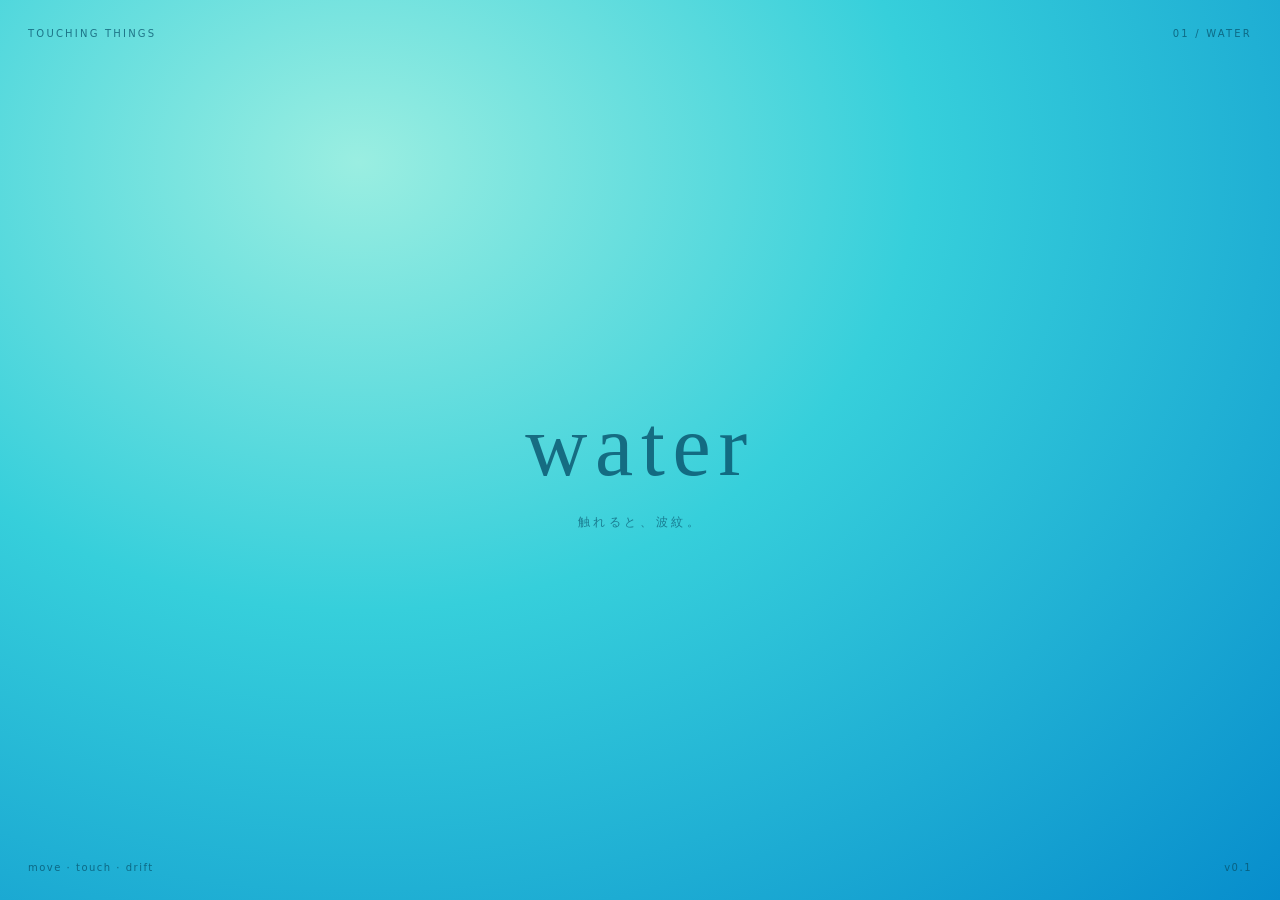
==== index.html @ d5a8c868 "Refresh cached assets for the new ocean palette" ====
<!doctype html>
<html lang="ja">
<head>
  <meta charset="utf-8">
  <meta name="viewport" content="width=device-width, initial-scale=1">
  <meta name="theme-color" content="#20bad1">
  <meta name="description" content="触れると、波紋。マウスや指で遊ぶ、小さな水面の作品。">
  <title>water — touching things</title>
  <link rel="icon" href="data:image/svg+xml,%3Csvg xmlns='http://www.w3.org/2000/svg' viewBox='0 0 32 32'%3E%3Crect width='32' height='32' rx='8' fill='%2320bad1'/%3E%3Cg fill='none' stroke='%23e8fffa'%3E%3Cellipse cx='16' cy='17' rx='12' ry='7'/%3E%3Cellipse cx='16' cy='17' rx='6' ry='3'/%3E%3C/g%3E%3C/svg%3E">
  <link rel="stylesheet" href="style.css?v=okinawa">
  <script src="water.js?v=okinawa" defer></script>
</head>
<body>
  <main>
    <canvas id="water" tabindex="0" role="button" aria-label="水面。マウスを動かす、クリック、タップ、ドラッグで波紋。キーボードではEnterまたはスペース。">この作品にはCanvasに対応したブラウザが必要です。</canvas>
    <header aria-hidden="true"><span>TOUCHING THINGS</span><span>01 / WATER</span></header>
    <div class="intro" aria-hidden="true"><h1>water</h1><p>触れると、波紋。</p></div>
    <footer><span>move · touch · drift</span><span>v0.1</span></footer>
    <noscript><p class="notice">JavaScriptを有効にすると、水面に触れて遊べます。</p></noscript>
  </main>
</body>
</html>
---- style.css ----
:root { color-scheme: light; font-family: Georgia, 'Yu Mincho', serif; background: #20bad1; color: #07516b; }
* { box-sizing: border-box; }
html, body, main { margin: 0; width: 100%; height: 100%; overflow: hidden; }
main { position: relative; background: radial-gradient(ellipse at 28% 18%, #9aeee1 0%, #36cfdb 43%, #078dcc 100%); }
canvas { display: block; width: 100%; height: 100%; touch-action: none; cursor: crosshair; filter: blur(.8px); }
canvas:focus-visible { outline: 1px solid #07516b; outline-offset: -8px; }
header, footer { position: absolute; left: max(28px, env(safe-area-inset-left)); right: max(28px, env(safe-area-inset-right)); display: flex; justify-content: space-between; pointer-events: none; font: 10px/1.6 system-ui, sans-serif; letter-spacing: .22em; color: #07516bbf; }
header { top: max(26px, env(safe-area-inset-top)); }
footer { bottom: max(24px, env(safe-area-inset-bottom)); letter-spacing: .15em; }
.intro { position: absolute; top: 44%; left: 0; width: 100%; text-align: center; pointer-events: none; transition: opacity 1.8s ease; }
h1 { font-size: clamp(48px, 8vw, 86px); font-weight: 400; letter-spacing: .09em; margin: 0 0 18px; color: #07516bcc; }
.intro p { font-size: 12px; letter-spacing: .3em; opacity: .65; }
body.touched .intro { opacity: 0; }
.notice { position: absolute; top: 65%; width: 100%; text-align: center; }
@media (prefers-reduced-motion: reduce) { .intro { transition: none; } }
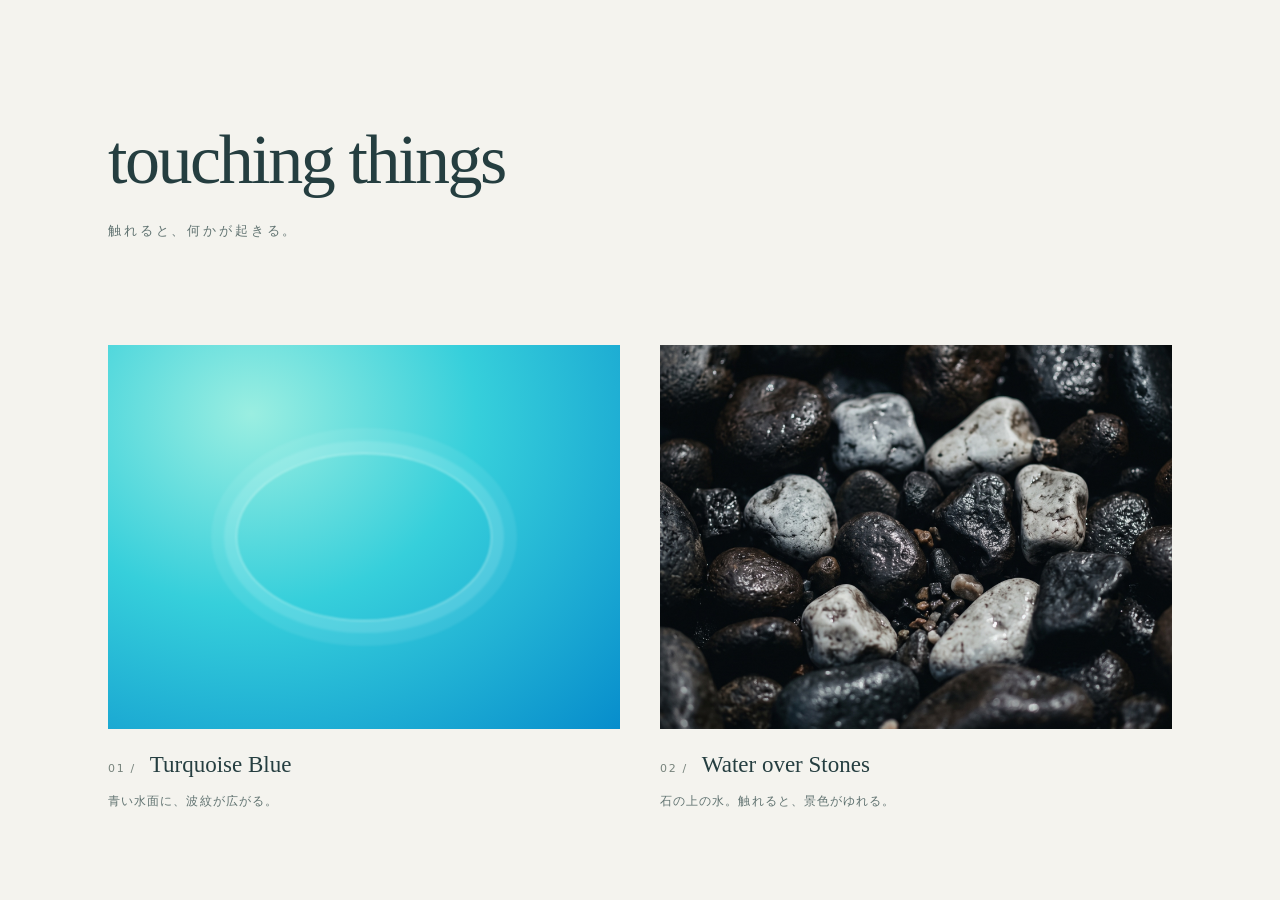
==== commit 486a60f2: "Add collection index, name the works, and remove footers" ====
--- a/index.html
+++ b/index.html
@@ -1,22 +1,10 @@
 <!doctype html>
-<html lang="ja">
-<head>
-  <meta charset="utf-8">
-  <meta name="viewport" content="width=device-width, initial-scale=1">
-  <meta name="theme-color" content="#20bad1">
-  <meta name="description" content="触れると、波紋。マウスや指で遊ぶ、小さな水面の作品。">
-  <title>water — touching things</title>
-  <link rel="icon" href="data:image/svg+xml,%3Csvg xmlns='http://www.w3.org/2000/svg' viewBox='0 0 32 32'%3E%3Crect width='32' height='32' rx='8' fill='%2320bad1'/%3E%3Cg fill='none' stroke='%23e8fffa'%3E%3Cellipse cx='16' cy='17' rx='12' ry='7'/%3E%3Cellipse cx='16' cy='17' rx='6' ry='3'/%3E%3C/g%3E%3C/svg%3E">
-  <link rel="stylesheet" href="style.css?v=okinawa">
-  <script src="water.js?v=okinawa" defer></script>
-</head>
-<body>
-  <main>
-    <canvas id="water" tabindex="0" role="button" aria-label="水面。マウスを動かす、クリック、タップ、ドラッグで波紋。キーボードではEnterまたはスペース。">この作品にはCanvasに対応したブラウザが必要です。</canvas>
-    <header aria-hidden="true"><span>TOUCHING THINGS</span><span>01 / WATER</span></header>
-    <div class="intro" aria-hidden="true"><h1>water</h1><p>触れると、波紋。</p></div>
-    <footer><span>move · touch · drift</span><span>v0.1</span></footer>
-    <noscript><p class="notice">JavaScriptを有効にすると、水面に触れて遊べます。</p></noscript>
-  </main>
-</body>
-</html>
+<html lang="ja"><head><meta charset="utf-8"><meta name="viewport" content="width=device-width, initial-scale=1"><meta name="theme-color" content="#f4f3ee"><title>touching things</title>
+<style>
+*{box-sizing:border-box}body{margin:0;background:#f4f3ee;color:#253e40;font-family:Georgia,'Yu Mincho',serif}main{max-width:1120px;margin:auto;padding:clamp(50px,10vw,120px) 28px 70px}h1{font-size:clamp(38px,6vw,70px);font-weight:400;letter-spacing:-.035em;margin:0 0 22px}header p{font-size:13px;letter-spacing:.22em;color:#617371;margin:0}nav{display:grid;grid-template-columns:1fr 1fr;gap:40px;margin-top:clamp(60px,9vw,105px)}a{color:inherit;text-decoration:none;display:block}a:focus-visible{outline:2px solid #137b8a;outline-offset:8px}.preview{aspect-ratio:4/3;overflow:hidden;position:relative;background:#153138}.blue{background:radial-gradient(ellipse at 28% 18%,#9aeee1 0%,#36cfdb 43%,#078dcc 100%)}img{width:100%;height:100%;object-fit:cover;display:block;transition:transform .6s}a:hover img{transform:scale(1.025)}.blue:after{content:'';position:absolute;inset:28% 25%;border:1px solid #effffa99;border-radius:50%;box-shadow:0 0 0 12px #effffa20,0 0 0 25px #effffa15;filter:blur(1px)}h2{font-size:23px;font-weight:400;margin:23px 0 12px}h2 span{font:11px system-ui,sans-serif;letter-spacing:.15em;margin-right:14px;color:#77837c}a p{font-size:12px;letter-spacing:.09em;color:#617371;margin:0;line-height:1.9}@media(max-width:640px){nav{grid-template-columns:1fr;gap:46px}main{padding:56px 24px}}@media(prefers-reduced-motion:reduce){img{transition:none}}
+</style></head><body><main>
+<header><h1>touching things</h1><p>触れると、何かが起きる。</p></header>
+<nav aria-label="作品一覧">
+<a href="turquoise-blue.html"><div class="preview blue" aria-hidden="true"></div><h2><span>01 /</span>Turquoise Blue</h2><p>青い水面に、波紋が広がる。</p></a>
+<a href="water-v2.html"><div class="preview"><img src="stones.jpg" alt="水の下に見える白と黒の石" width="1792" height="2400"></div><h2><span>02 /</span>Water over Stones</h2><p>石の上の水。触れると、景色がゆれる。</p></a>
+</nav></main></body></html>
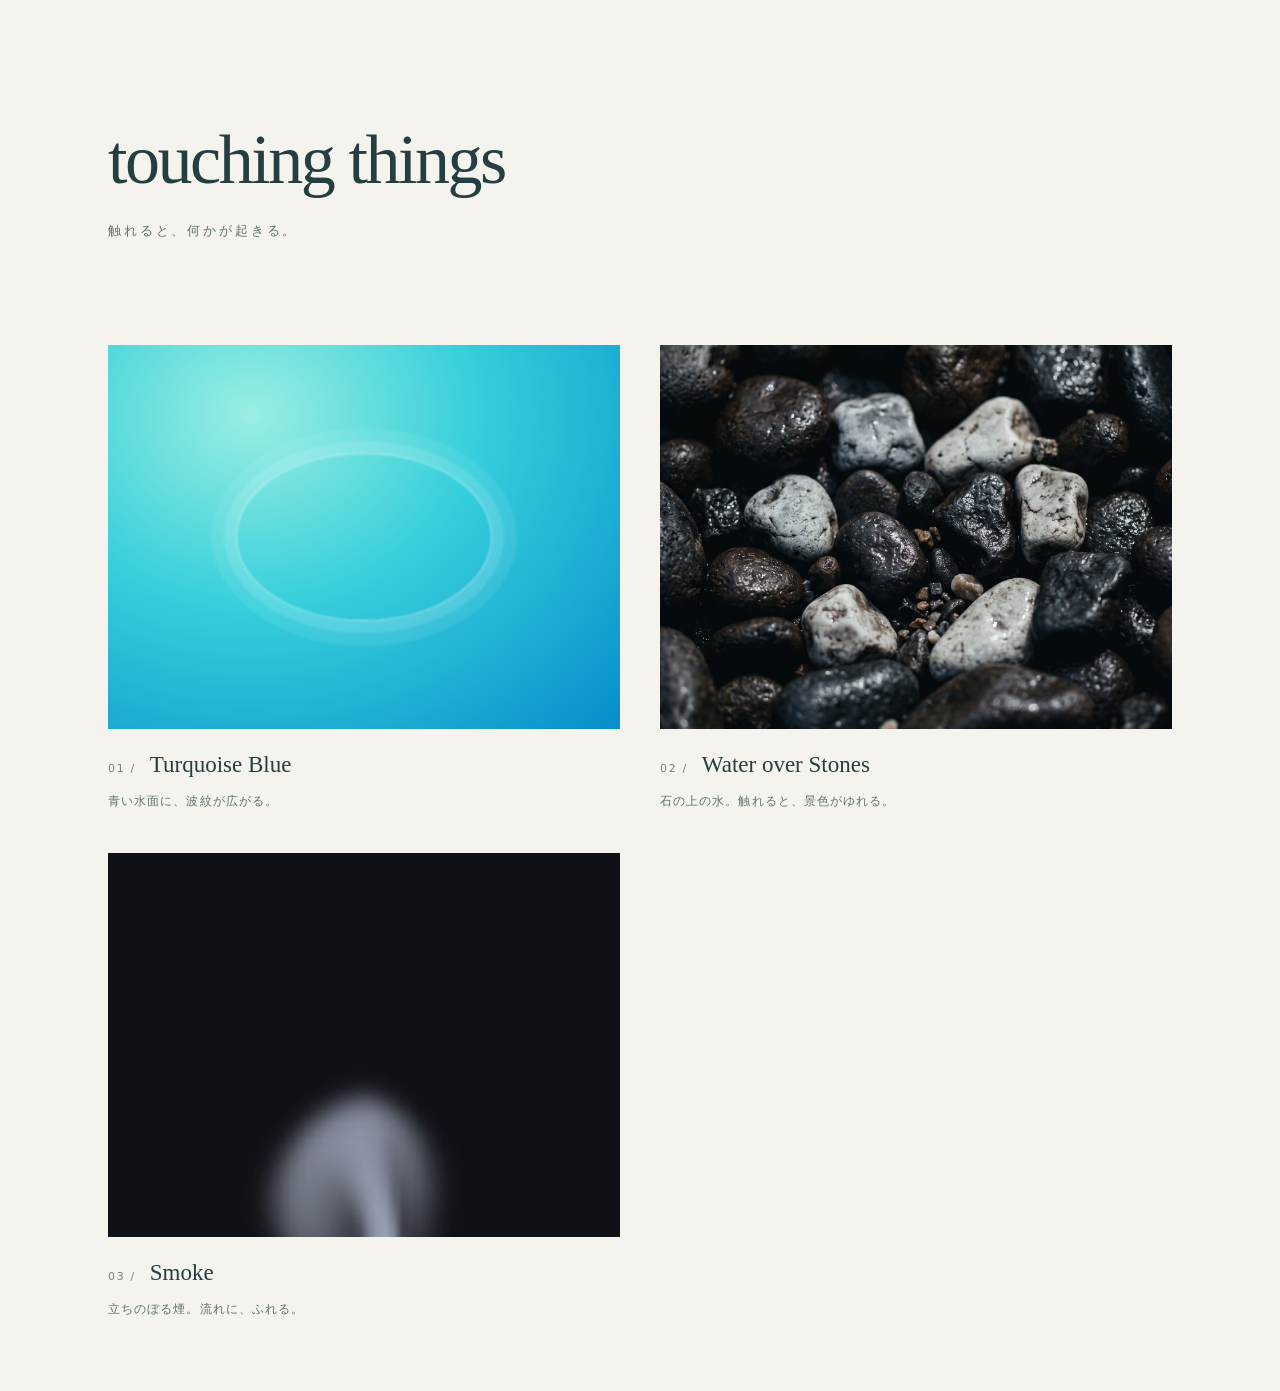
==== commit 0c4f4d49: "Add Smoke: rising flow shaped by touch" ====
--- a/index.html
+++ b/index.html
@@ -7,4 +7,5 @@
 <nav aria-label="作品一覧">
 <a href="turquoise-blue.html"><div class="preview blue" aria-hidden="true"></div><h2><span>01 /</span>Turquoise Blue</h2><p>青い水面に、波紋が広がる。</p></a>
 <a href="water-v2.html"><div class="preview"><img src="stones.jpg" alt="水の下に見える白と黒の石" width="1792" height="2400"></div><h2><span>02 /</span>Water over Stones</h2><p>石の上の水。触れると、景色がゆれる。</p></a>
+<a href="smoke.html"><div class="preview"><img src="smoke-preview.png" alt="暗闇の中を立ちのぼる銀色の煙" width="390" height="520"></div><h2><span>03 /</span>Smoke</h2><p>立ちのぼる煙。流れに、ふれる。</p></a>
 </nav></main></body></html>
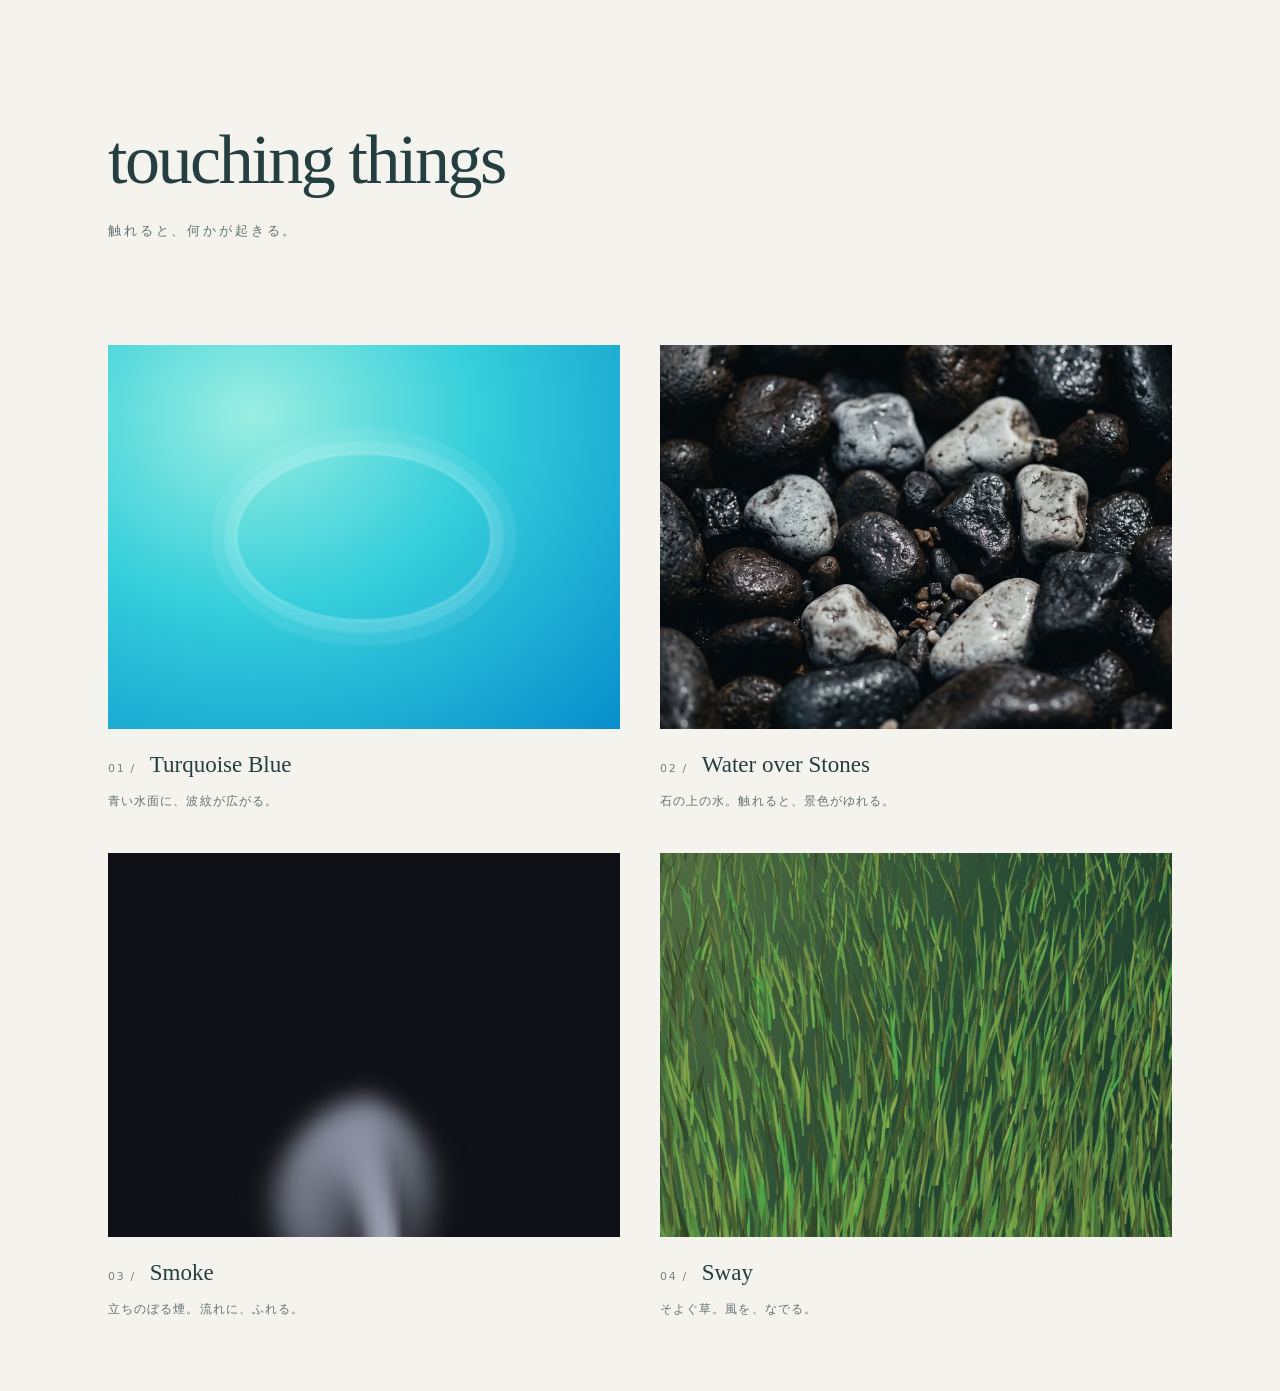
==== commit a2e6f062: "Add Sway, an interactive field of grass" ====
--- a/index.html
+++ b/index.html
@@ -8,4 +8,6 @@
 <a href="turquoise-blue.html"><div class="preview blue" aria-hidden="true"></div><h2><span>01 /</span>Turquoise Blue</h2><p>青い水面に、波紋が広がる。</p></a>
 <a href="water-v2.html"><div class="preview"><img src="stones.jpg" alt="水の下に見える白と黒の石" width="1792" height="2400"></div><h2><span>02 /</span>Water over Stones</h2><p>石の上の水。触れると、景色がゆれる。</p></a>
 <a href="smoke.html"><div class="preview"><img src="smoke-preview.png" alt="暗闇の中を立ちのぼる銀色の煙" width="390" height="520"></div><h2><span>03 /</span>Smoke</h2><p>立ちのぼる煙。流れに、ふれる。</p></a>
+<a href="sway.html"><div class="preview"><img src="sway-preview.png" alt="光を受けてそよぐ緑の草" width="1280" height="720"></div><h2><span>04 /</span>Sway</h2><p>そよぐ草。風を、なでる。</p></a>
 </nav></main></body></html>
+
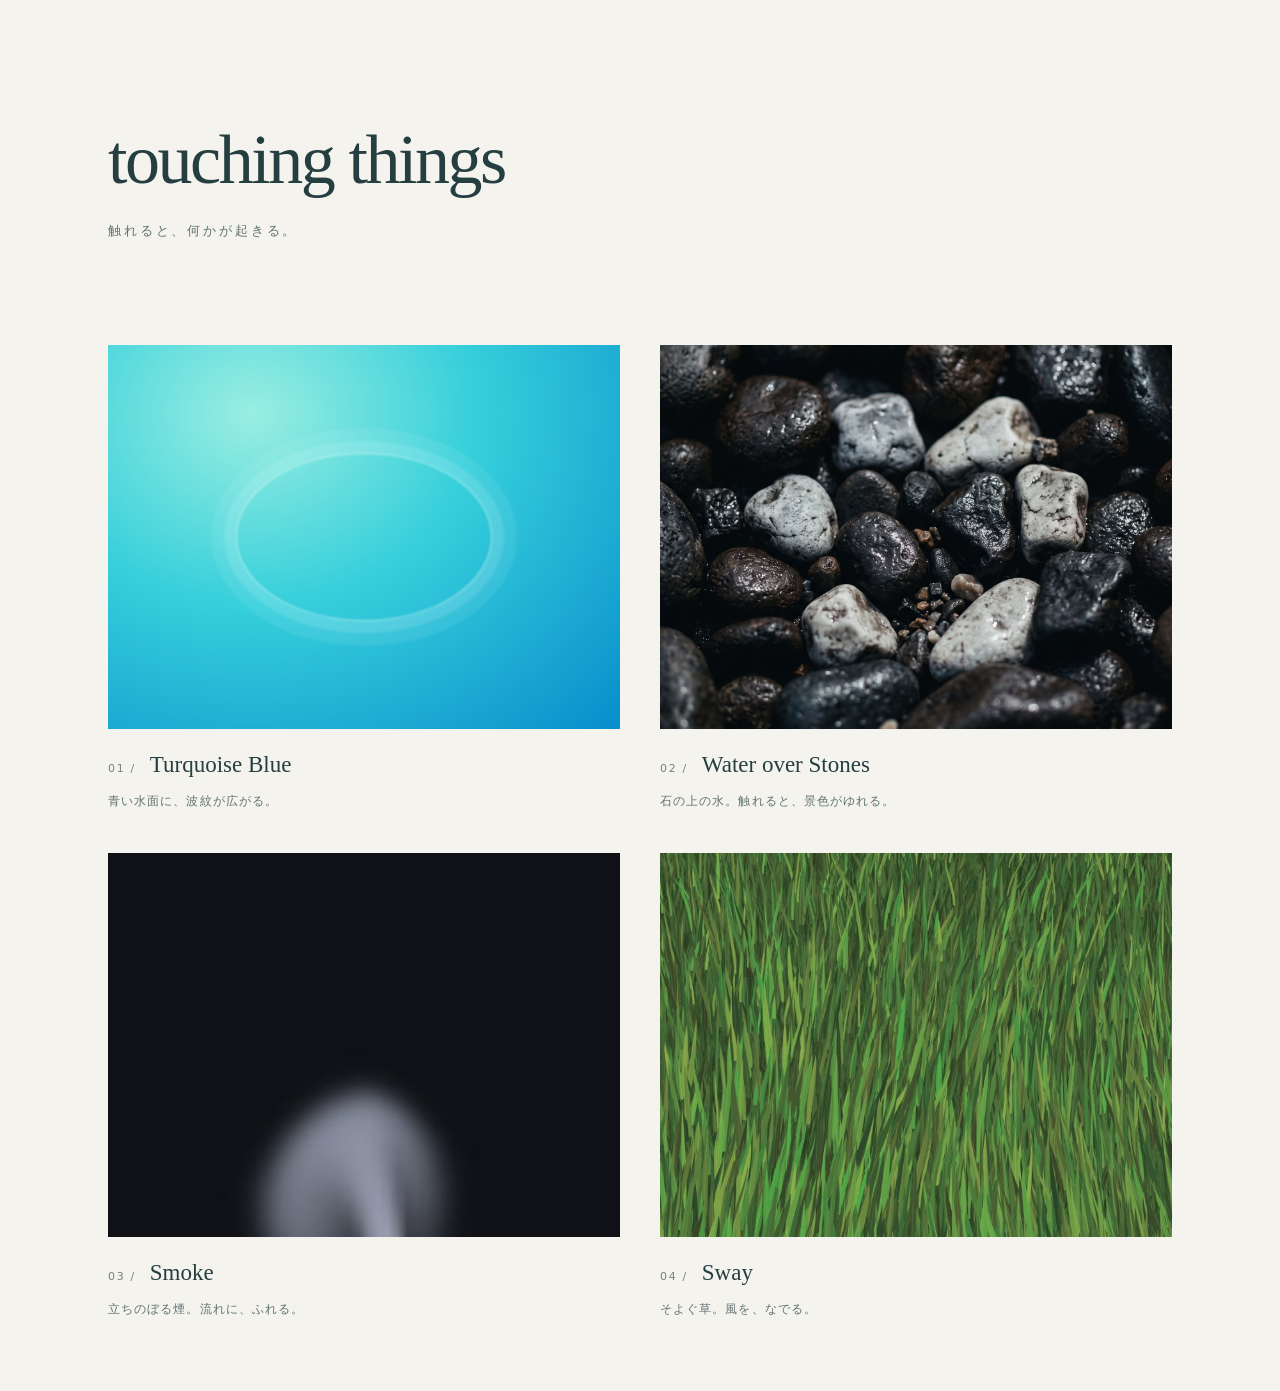
==== commit 65f40995: "Animate water and smoke collection thumbnails" ====
--- a/index.html
+++ b/index.html
@@ -2,12 +2,18 @@
 <html lang="ja"><head><meta charset="utf-8"><meta name="viewport" content="width=device-width, initial-scale=1"><meta name="theme-color" content="#f4f3ee"><title>touching things</title>
 <style>
 *{box-sizing:border-box}body{margin:0;background:#f4f3ee;color:#253e40;font-family:Georgia,'Yu Mincho',serif}main{max-width:1120px;margin:auto;padding:clamp(50px,10vw,120px) 28px 70px}h1{font-size:clamp(38px,6vw,70px);font-weight:400;letter-spacing:-.035em;margin:0 0 22px}header p{font-size:13px;letter-spacing:.22em;color:#617371;margin:0}nav{display:grid;grid-template-columns:1fr 1fr;gap:40px;margin-top:clamp(60px,9vw,105px)}a{color:inherit;text-decoration:none;display:block}a:focus-visible{outline:2px solid #137b8a;outline-offset:8px}.preview{aspect-ratio:4/3;overflow:hidden;position:relative;background:#153138}.blue{background:radial-gradient(ellipse at 28% 18%,#9aeee1 0%,#36cfdb 43%,#078dcc 100%)}img{width:100%;height:100%;object-fit:cover;display:block;transition:transform .6s}a:hover img{transform:scale(1.025)}.blue:after{content:'';position:absolute;inset:28% 25%;border:1px solid #effffa99;border-radius:50%;box-shadow:0 0 0 12px #effffa20,0 0 0 25px #effffa15;filter:blur(1px)}h2{font-size:23px;font-weight:400;margin:23px 0 12px}h2 span{font:11px system-ui,sans-serif;letter-spacing:.15em;margin-right:14px;color:#77837c}a p{font-size:12px;letter-spacing:.09em;color:#617371;margin:0;line-height:1.9}@media(max-width:640px){nav{grid-template-columns:1fr;gap:46px}main{padding:56px 24px}}@media(prefers-reduced-motion:reduce){img{transition:none}}
+.blue:after{transition:transform 1.4s ease-out,opacity 1.4s ease-out}
+a:is(:hover,:focus-visible) .blue:after{transform:scale(1.65);opacity:.35}
+.smoke img{transform:scale(1.12);transform-origin:50% 75%;transition:transform 1.8s ease-in-out}
+a:is(:hover,:focus-visible) .smoke img{transform:translateY(-5%) scale(1.18) rotate(1deg)}
+@media(prefers-reduced-motion:reduce){.blue:after,.smoke img{transition:none}a:is(:hover,:focus-visible) .blue:after{transform:none;opacity:1}a:is(:hover,:focus-visible) .smoke img{transform:scale(1.12)}}
 </style></head><body><main>
 <header><h1>touching things</h1><p>触れると、何かが起きる。</p></header>
 <nav aria-label="作品一覧">
 <a href="turquoise-blue.html"><div class="preview blue" aria-hidden="true"></div><h2><span>01 /</span>Turquoise Blue</h2><p>青い水面に、波紋が広がる。</p></a>
 <a href="water-v2.html"><div class="preview"><img src="stones.jpg" alt="水の下に見える白と黒の石" width="1792" height="2400"></div><h2><span>02 /</span>Water over Stones</h2><p>石の上の水。触れると、景色がゆれる。</p></a>
-<a href="smoke.html"><div class="preview"><img src="smoke-preview.png" alt="暗闇の中を立ちのぼる銀色の煙" width="390" height="520"></div><h2><span>03 /</span>Smoke</h2><p>立ちのぼる煙。流れに、ふれる。</p></a>
+<a href="smoke.html"><div class="preview smoke"><img src="smoke-preview.png" alt="暗闇の中を立ちのぼる銀色の煙" width="390" height="520"></div><h2><span>03 /</span>Smoke</h2><p>立ちのぼる煙。流れに、ふれる。</p></a>
 <a href="sway.html"><div class="preview"><img src="sway-preview.png" alt="光を受けてそよぐ緑の草" width="1280" height="720"></div><h2><span>04 /</span>Sway</h2><p>そよぐ草。風を、なでる。</p></a>
 </nav></main></body></html>
 
+
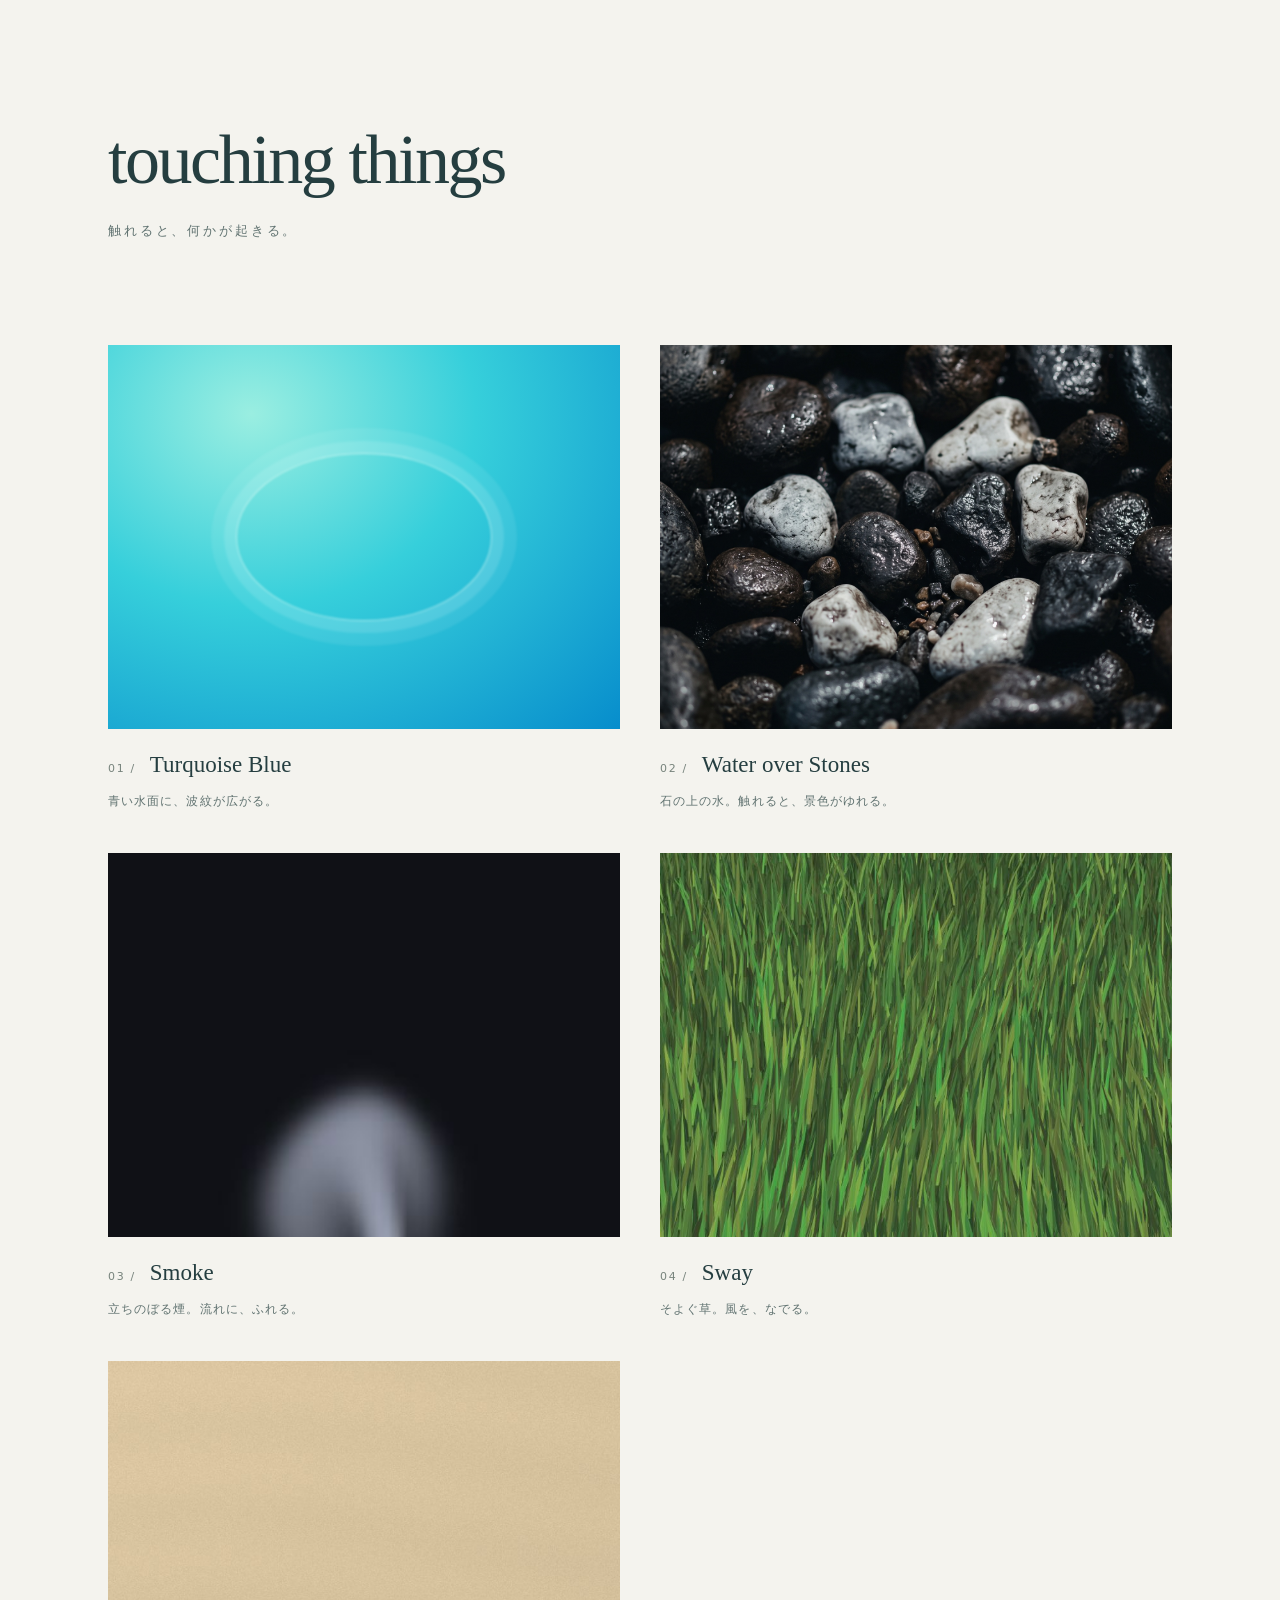
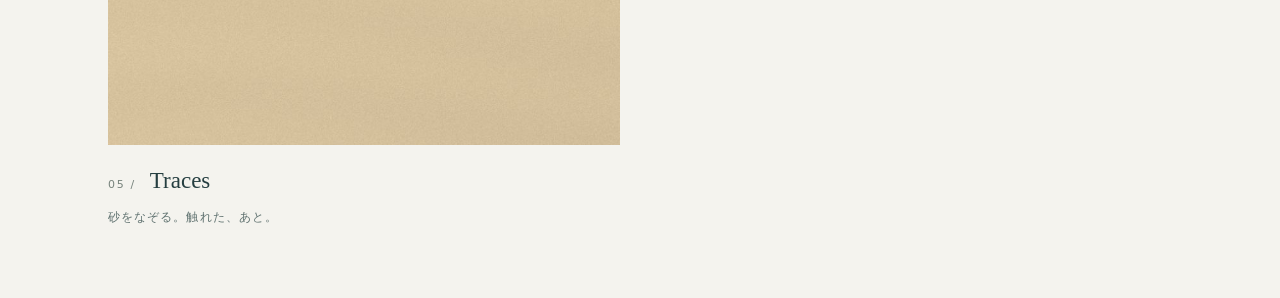
==== commit 502f78a5: "Add Traces, a sand surface that remembers touch" ====
--- a/index.html
+++ b/index.html
@@ -14,6 +14,9 @@
 <a href="water-v2.html"><div class="preview"><img src="stones.jpg" alt="水の下に見える白と黒の石" width="1792" height="2400"></div><h2><span>02 /</span>Water over Stones</h2><p>石の上の水。触れると、景色がゆれる。</p></a>
 <a href="smoke.html"><div class="preview smoke"><img src="smoke-preview.png" alt="暗闇の中を立ちのぼる銀色の煙" width="390" height="520"></div><h2><span>03 /</span>Smoke</h2><p>立ちのぼる煙。流れに、ふれる。</p></a>
 <a href="sway.html"><div class="preview"><img src="sway-preview.png" alt="光を受けてそよぐ緑の草" width="1280" height="720"></div><h2><span>04 /</span>Sway</h2><p>そよぐ草。風を、なでる。</p></a>
+<a href="sand.html"><div class="preview"><img src="sand-preview.png" alt="淡い砂に指でなぞった三本の溝" width="960" height="600"></div><h2><span>05 /</span>Traces</h2><p>砂をなぞる。触れた、あと。</p></a>
 </nav></main></body></html>
 
 
+
+
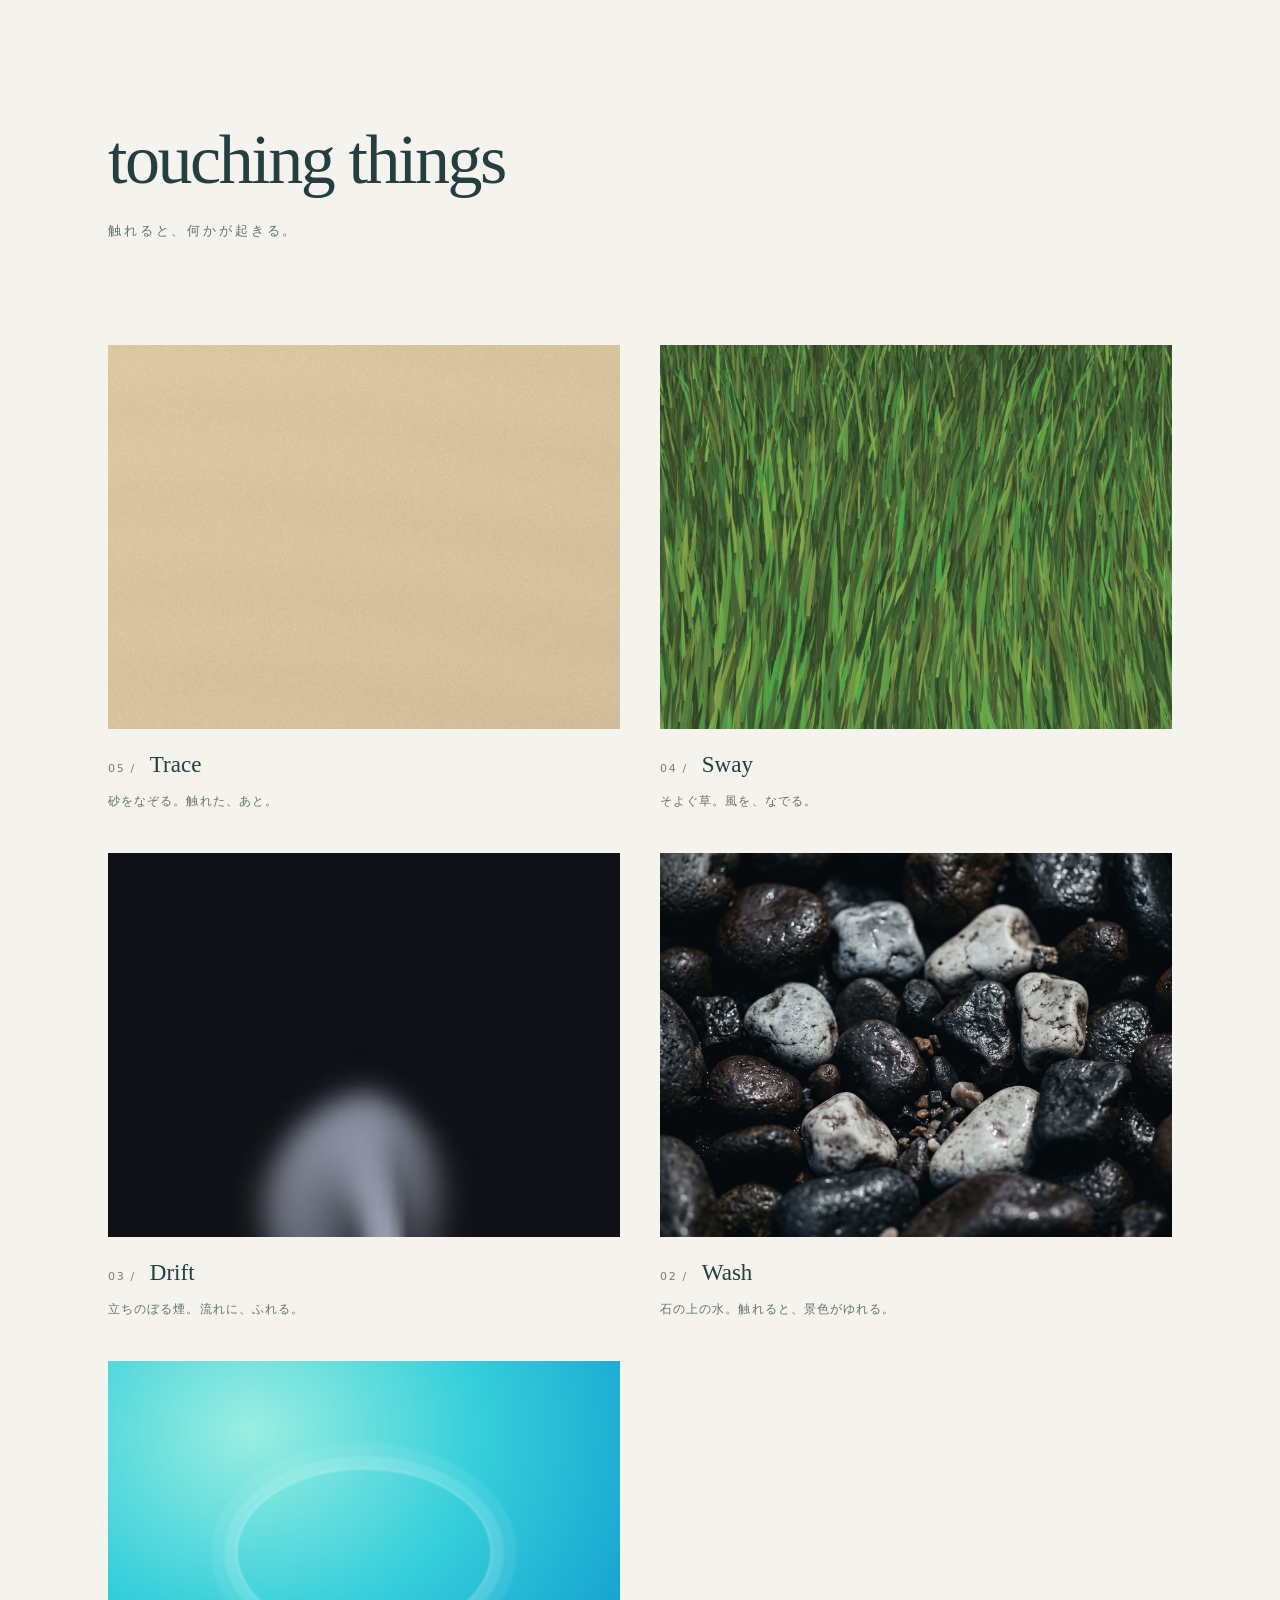
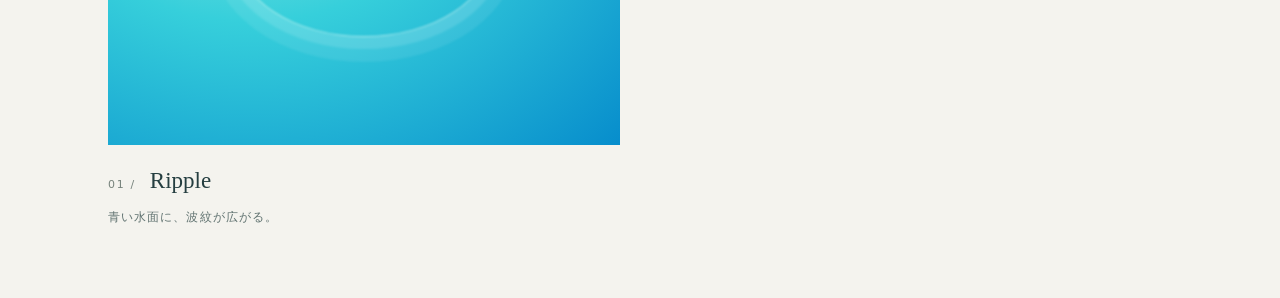
==== commit ed280e08: "Rename artworks and show newest first" ====
--- a/index.html
+++ b/index.html
@@ -10,11 +10,11 @@
 </style></head><body><main>
 <header><h1>touching things</h1><p>触れると、何かが起きる。</p></header>
 <nav aria-label="作品一覧">
-<a href="turquoise-blue.html"><div class="preview blue" aria-hidden="true"></div><h2><span>01 /</span>Turquoise Blue</h2><p>青い水面に、波紋が広がる。</p></a>
-<a href="water-v2.html"><div class="preview"><img src="stones.jpg" alt="水の下に見える白と黒の石" width="1792" height="2400"></div><h2><span>02 /</span>Water over Stones</h2><p>石の上の水。触れると、景色がゆれる。</p></a>
-<a href="smoke.html"><div class="preview smoke"><img src="smoke-preview.png" alt="暗闇の中を立ちのぼる銀色の煙" width="390" height="520"></div><h2><span>03 /</span>Smoke</h2><p>立ちのぼる煙。流れに、ふれる。</p></a>
+<a href="sand.html"><div class="preview"><img src="sand-preview.png" alt="淡い砂に指でなぞった三本の溝" width="960" height="600"></div><h2><span>05 /</span>Trace</h2><p>砂をなぞる。触れた、あと。</p></a>
 <a href="sway.html"><div class="preview"><img src="sway-preview.png" alt="光を受けてそよぐ緑の草" width="1280" height="720"></div><h2><span>04 /</span>Sway</h2><p>そよぐ草。風を、なでる。</p></a>
-<a href="sand.html"><div class="preview"><img src="sand-preview.png" alt="淡い砂に指でなぞった三本の溝" width="960" height="600"></div><h2><span>05 /</span>Traces</h2><p>砂をなぞる。触れた、あと。</p></a>
+<a href="smoke.html"><div class="preview smoke"><img src="smoke-preview.png" alt="暗闇の中を立ちのぼる銀色の煙" width="390" height="520"></div><h2><span>03 /</span>Drift</h2><p>立ちのぼる煙。流れに、ふれる。</p></a>
+<a href="water-v2.html"><div class="preview"><img src="stones.jpg" alt="水の下に見える白と黒の石" width="1792" height="2400"></div><h2><span>02 /</span>Wash</h2><p>石の上の水。触れると、景色がゆれる。</p></a>
+<a href="turquoise-blue.html"><div class="preview blue" aria-hidden="true"></div><h2><span>01 /</span>Ripple</h2><p>青い水面に、波紋が広がる。</p></a>
 </nav></main></body></html>
 
 
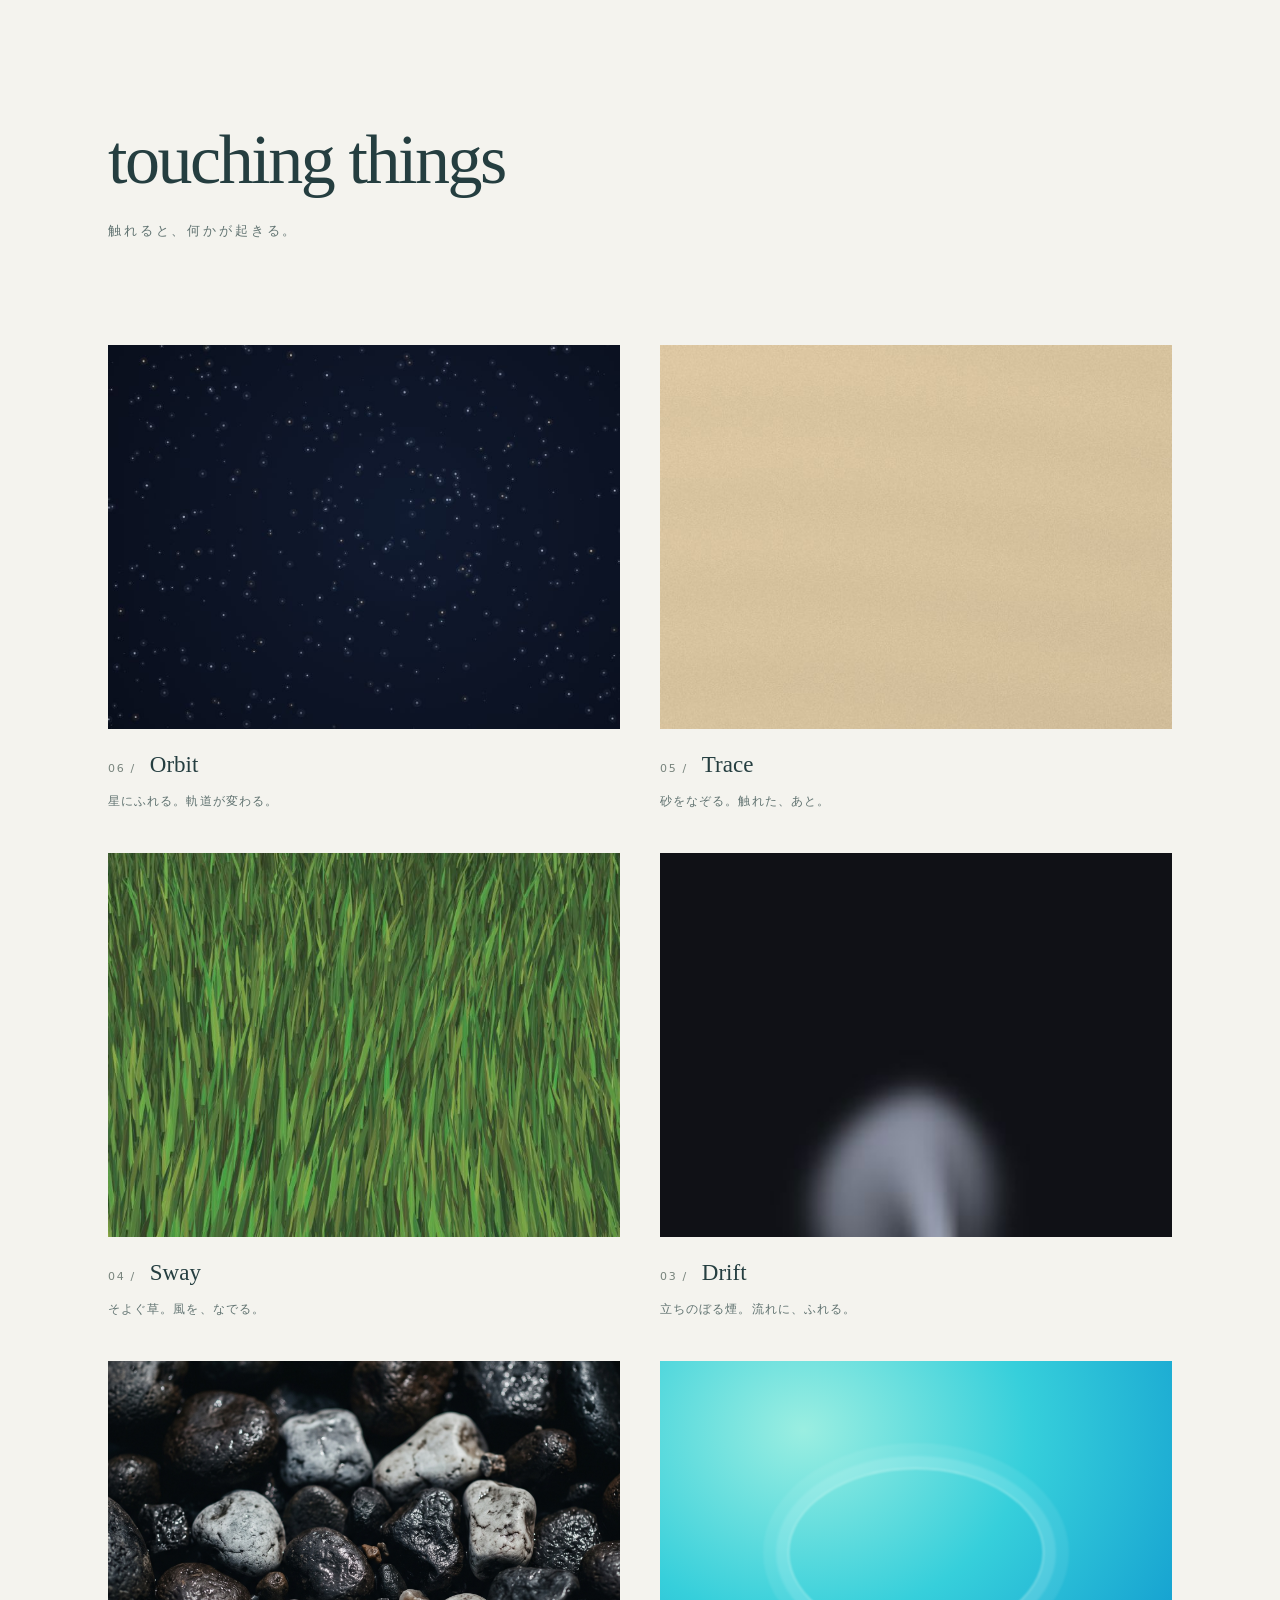
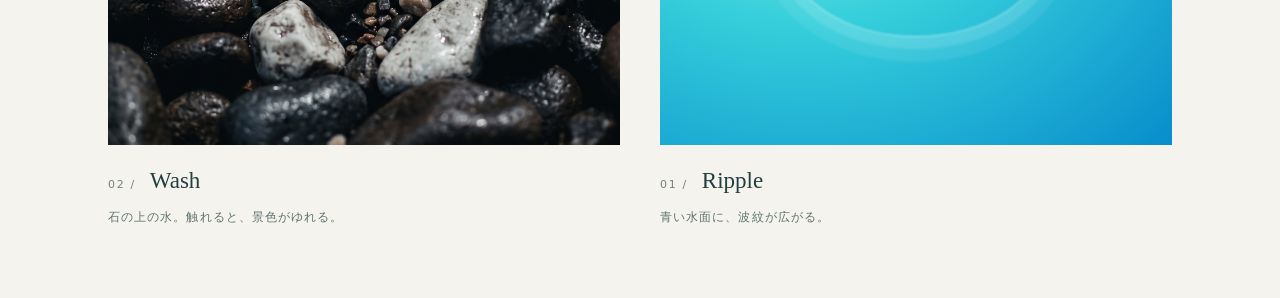
==== commit 1564646d: "Feature Orbit first in the collection" ====
--- a/index.html
+++ b/index.html
@@ -10,6 +10,7 @@
 </style></head><body><main>
 <header><h1>touching things</h1><p>触れると、何かが起きる。</p></header>
 <nav aria-label="作品一覧">
+<a href="orbit.html"><div class="preview"><img src="orbit-preview.png" alt="深い夜空を漂う青白い星" width="960" height="600"></div><h2><span>06 /</span>Orbit</h2><p>星にふれる。軌道が変わる。</p></a>
 <a href="sand.html"><div class="preview"><img src="sand-preview.png" alt="淡い砂に指でなぞった三本の溝" width="960" height="600"></div><h2><span>05 /</span>Trace</h2><p>砂をなぞる。触れた、あと。</p></a>
 <a href="sway.html"><div class="preview"><img src="sway-preview.png" alt="光を受けてそよぐ緑の草" width="1280" height="720"></div><h2><span>04 /</span>Sway</h2><p>そよぐ草。風を、なでる。</p></a>
 <a href="smoke.html"><div class="preview smoke"><img src="smoke-preview.png" alt="暗闇の中を立ちのぼる銀色の煙" width="390" height="520"></div><h2><span>03 /</span>Drift</h2><p>立ちのぼる煙。流れに、ふれる。</p></a>
@@ -20,3 +21,4 @@
 
 
 
+
